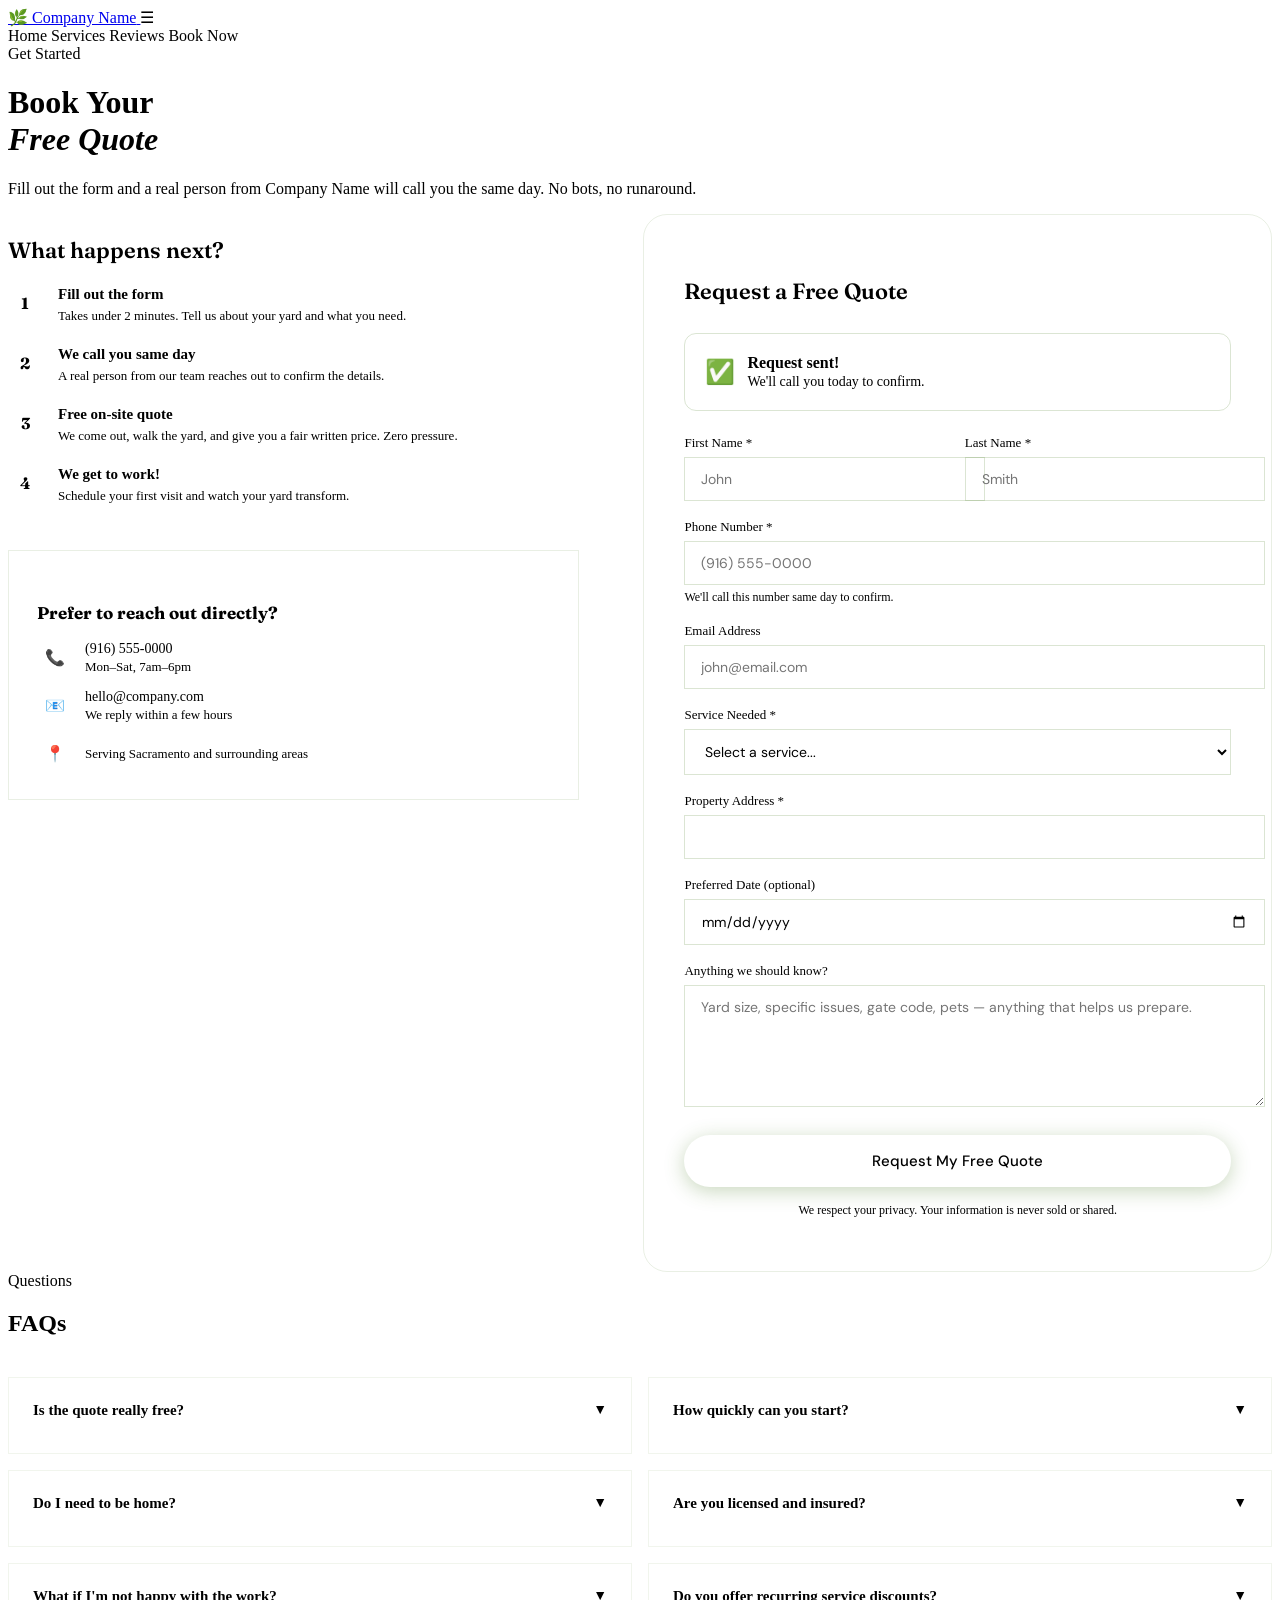
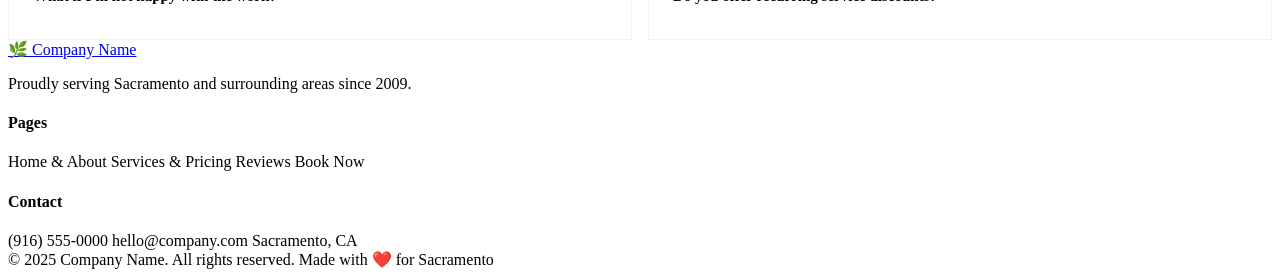
==== src/main/resources/templates/booking.html @ 2bfe9666 "completeed" ====
<!DOCTYPE html>
<html lang="en" xmlns:th="http://www.thymeleaf.org">
<head>
  <meta charset="UTF-8"/>
  <meta name="viewport" content="width=device-width, initial-scale=1.0"/>
  <title th:text="'Book Now – ' + ${company.name}">Book Now – Company Name</title>
  <link rel="preconnect" href="https://fonts.googleapis.com"/>
  <link rel="preconnect" href="https://fonts.gstatic.com" crossorigin/>
  <link href="https://fonts.googleapis.com/css2?family=Fraunces:ital,wght@0,400;0,600;0,700;1,400&family=DM+Sans:wght@400;500&display=swap" rel="stylesheet"/>
  <link rel="stylesheet" th:href="@{/style.css}"/>
  <style>
    /* ── BOOKING LAYOUT ── */
    #booking { background: var(--white); }
    .booking-grid { display: grid; grid-template-columns: 1fr 1.1fr; gap: 64px; align-items: start; }

    /* Left panel */
    .booking-info h3 {
      font-family: 'Fraunces', serif;
      font-size: 22px; font-weight: 600;
      color: var(--green-deep); margin-bottom: 22px;
    }
    .steps { display: flex; flex-direction: column; gap: 20px; margin-bottom: 44px; }
    .step { display: flex; gap: 16px; align-items: flex-start; }
    .step-num {
      width: 34px; height: 34px; flex-shrink: 0;
      background: var(--green-pale); border-radius: 50%;
      display: flex; align-items: center; justify-content: center;
      font-family: 'Fraunces', serif; font-size: 16px; font-weight: 700;
      color: var(--green-deep);
    }
    .step-body strong { display: block; font-size: 15px; color: var(--text); margin-bottom: 3px; }
    .step-body span { font-size: 13px; color: var(--text-soft); line-height: 1.55; }

    .contact-box {
      background: var(--cream); border-radius: var(--radius);
      padding: 28px; border: 1px solid rgba(74,124,36,0.12);
    }
    .contact-box h4 {
      font-family: 'Fraunces', serif; font-size: 17px;
      color: var(--green-deep); margin-bottom: 16px;
    }
    .contact-row { display: flex; gap: 12px; align-items: center; margin-bottom: 12px; }
    .contact-row:last-child { margin-bottom: 0; }
    .contact-icon {
      width: 36px; height: 36px; background: var(--green-pale);
      border-radius: 10px; display: flex; align-items: center;
      justify-content: center; font-size: 16px; flex-shrink: 0;
    }
    .contact-row a { font-size: 14px; color: var(--green-mid); text-decoration: none; font-weight: 500; }
    .contact-row a:hover { text-decoration: underline; }
    .contact-row span { font-size: 13px; color: var(--text-soft); }

    /* Right panel — form */
    .booking-form {
      background: var(--cream); border-radius: 24px;
      padding: 40px; border: 1px solid rgba(74,124,36,0.12);
      box-shadow: var(--shadow-sm);
    }
    .booking-form h3 {
      font-family: 'Fraunces', serif; font-size: 22px;
      font-weight: 600; color: var(--green-deep); margin-bottom: 28px;
    }
    .form-group { margin-bottom: 18px; }
    .form-row { display: grid; grid-template-columns: 1fr 1fr; gap: 14px; }
    label {
      display: block; font-size: 13px; font-weight: 500;
      color: var(--text-mid); margin-bottom: 6px;
    }
    input, select, textarea {
      width: 100%; padding: 12px 16px;
      border: 1.5px solid rgba(74,124,36,0.2);
      border-radius: var(--radius-sm);
      background: var(--white); font-family: 'DM Sans', sans-serif;
      font-size: 14px; color: var(--text);
      transition: border-color 0.2s, box-shadow 0.2s; outline: none;
    }
    input:focus, select:focus, textarea:focus {
      border-color: var(--green-mid);
      box-shadow: 0 0 0 3px rgba(74,124,36,0.1);
    }
    textarea { resize: vertical; min-height: 96px; }
    .form-note { font-size: 12px; color: var(--text-soft); margin-top: 5px; }
    .btn-submit {
      width: 100%; background: var(--green-mid); color: var(--white);
      border: none; cursor: pointer; padding: 16px;
      border-radius: 100px; font-family: 'DM Sans', sans-serif;
      font-size: 15px; font-weight: 500;
      transition: background 0.2s, transform 0.15s, box-shadow 0.2s;
      box-shadow: 0 4px 20px rgba(74,124,36,0.3); margin-top: 6px;
    }
    .btn-submit:hover { background: var(--green-deep); transform: translateY(-2px); box-shadow: 0 8px 28px rgba(74,124,36,0.4); }
    .btn-submit:disabled { background: var(--green-light); transform: none; box-shadow: none; cursor: default; }
    .privacy-note {
      text-align: center; font-size: 12px; color: var(--text-soft);
      margin-top: 14px; line-height: 1.5;
    }

    /* ── FAQ ── */
    #faq { background: var(--cream); }
    .faq-grid { display: grid; grid-template-columns: 1fr 1fr; gap: 16px; }
    .faq-item {
      background: var(--white); border-radius: var(--radius);
      padding: 24px; border: 1px solid rgba(74,124,36,0.08);
      cursor: pointer; transition: border-color 0.18s;
    }
    .faq-item:hover { border-color: rgba(74,124,36,0.2); }
    .faq-q {
      font-size: 15px; font-weight: 600; color: var(--green-deep);
      margin-bottom: 10px; display: flex; justify-content: space-between; align-items: center;
    }
    .faq-q .arrow { font-size: 14px; color: var(--text-soft); transition: transform 0.2s; }
    .faq-item.open .faq-q .arrow { transform: rotate(180deg); }
    .faq-a { font-size: 14px; color: var(--text-mid); line-height: 1.68; display: none; }
    .faq-item.open .faq-a { display: block; }

    @media (max-width: 768px) {
      .booking-grid { grid-template-columns: 1fr; }
      .faq-grid { grid-template-columns: 1fr; }
      .form-row { grid-template-columns: 1fr; }
    }
  </style>
</head>
<body>

<nav>
  <a href="index.html" class="nav-logo">
    <span class="leaf">🌿</span>
    <span th:text="${company.name}">Company Name</span>
  </a>
  <span class="nav-hamburger">☰</span>
  <div class="nav-links">
      <a th:href="@{/}">Home</a>
      <a th:href="@{/services}">Services</a>
      <a th:href="@{/reviews}">Reviews</a>
      <a th:href="@{/booking}" class="nav-cta">Book Now</a>
  </div>
</nav>

<!-- PAGE HERO -->
<div class="page-hero">
  <div class="section-tag">Get Started</div>
  <h1>Book Your<br/><em style="font-style:italic;color:var(--green-mid)">Free Quote</em></h1>
  <p th:text="'Fill out the form and a real person from ' + ${company.name} + ' will call you the same day. No bots, no runaround.'">
    Fill out the form and a real person from Company Name will call you the same day. No bots, no runaround.
  </p>
</div>

<!-- BOOKING FORM -->
<section id="booking">
  <div class="booking-grid">

    <!-- Left Info -->
    <div class="booking-info fade-in">
      <h3>What happens next?</h3>
      <div class="steps">
        <div class="step">
          <div class="step-num">1</div>
          <div class="step-body">
            <strong>Fill out the form</strong>
            <span>Takes under 2 minutes. Tell us about your yard and what you need.</span>
          </div>
        </div>
        <div class="step">
          <div class="step-num">2</div>
          <div class="step-body">
            <strong>We call you same day</strong>
            <span>A real person from our team reaches out to confirm the details.</span>
          </div>
        </div>
        <div class="step">
          <div class="step-num">3</div>
          <div class="step-body">
            <strong>Free on-site quote</strong>
            <span>We come out, walk the yard, and give you a fair written price. Zero pressure.</span>
          </div>
        </div>
        <div class="step">
          <div class="step-num">4</div>
          <div class="step-body">
            <strong>We get to work!</strong>
            <span>Schedule your first visit and watch your yard transform.</span>
          </div>
        </div>
      </div>

      <div class="contact-box">
        <h4>Prefer to reach out directly?</h4>
        <div class="contact-row">
          <div class="contact-icon">📞</div>
          <div>
            <a th:href="'tel:' + ${company.phone}" th:text="${company.phone}">(916) 555-0000</a>
            <div><span>Mon–Sat, 7am–6pm</span></div>
          </div>
        </div>
        <div class="contact-row">
          <div class="contact-icon">📧</div>
          <div>
            <a th:href="'mailto:' + ${company.email}" th:text="${company.email}">hello@company.com</a>
            <div><span>We reply within a few hours</span></div>
          </div>
        </div>
        <div class="contact-row">
          <div class="contact-icon">📍</div>
          <div>
            <span th:text="'Serving ' + ${company.city} + ' and surrounding areas'">Serving Sacramento and surrounding areas</span>
          </div>
        </div>
      </div>
    </div>

    <!-- Right Form -->
    <div class="booking-form fade-in">
          <h3>Request a Free Quote</h3>

          <!-- SUCCESS MESSAGE -->
          <div th:if="${submitted}" style="
    background: var(--green-pale); border: 1px solid rgba(74,124,36,0.2);
    border-radius: 12px; padding: 20px; margin-bottom: 24px;
    display: flex; align-items: center; gap: 12px;">
              <span style="font-size: 24px;">✅</span>
              <div>
                  <strong style="color: var(--green-deep); display: block;">Request sent!</strong>
                  <span style="font-size: 14px; color: var(--text-mid);">We'll call you today to confirm.</span>
              </div>
          </div>

          <form method="POST" th:action="@{/booking}" th:object="${bookingRequest}">
              <input type="hidden" th:name="${_csrf.parameterName}" th:value="${_csrf.token}"/>

              <div class="form-row">
                  <div class="form-group">
                      <label>First Name *</label>
                      <input type="text" placeholder="John" th:field="*{firstName}" required/>
                  </div>
                  <div class="form-group">
                      <label>Last Name *</label>
                      <input type="text" placeholder="Smith" th:field="*{lastName}" required/>
                  </div>
              </div>
              <div class="form-group">
                  <label>Phone Number *</label>
                  <input type="tel" placeholder="(916) 555-0000" th:field="*{phone}" required/>
                  <p class="form-note">We'll call this number same day to confirm.</p>
              </div>
              <div class="form-group">
                  <label>Email Address</label>
                  <input type="email" placeholder="john@email.com" th:field="*{email}"/>
              </div>
              <div class="form-group">
                  <label>Service Needed *</label>
                  <select th:field="*{service}" required>
                      <option value="">Select a service...</option>
                      <option value="mowing">Lawn Mowing</option>
                      <option value="trimming">Trimming &amp; Edging</option>
                      <option value="cleanup">Seasonal Cleanup</option>
                      <option value="irrigation">Irrigation Check</option>
                      <option value="fertilizing">Overseeding &amp; Fertilizing</option>
                      <option value="full">Full Yard Maintenance Plan</option>
                      <option value="addon">Add-On Service</option>
                      <option value="other">Not Sure — Just Quote Me</option>
                  </select>
              </div>
              <div class="form-group">
                  <label>Property Address *</label>
                  <input type="text"
                         th:placeholder="'123 Oak Street, ' + ${company.city} + ', CA'"
                         th:field="*{address}" required/>
              </div>
              <div class="form-group">
                  <label>Preferred Date (optional)</label>
                  <input type="date" th:field="*{preferredDate}"/>
              </div>
              <div class="form-group">
                  <label>Anything we should know?</label>
                  <textarea th:field="*{notes}"
                            placeholder="Yard size, specific issues, gate code, pets — anything that helps us prepare."></textarea>
              </div>
              <button type="submit" class="btn-submit">
                  Request My Free Quote
              </button>
              <p class="privacy-note">We respect your privacy. Your information is never sold or shared.</p>
          </form>
      </div>
  </div>
</section>

<!-- FAQ -->
<section id="faq">
  <div class="fade-in" style="margin-bottom:40px">
    <div class="section-tag">Questions</div>
    <h2 class="section-title">FAQs</h2>
  </div>
  <div class="faq-grid">
    <div class="faq-item fade-in" onclick="toggleFaq(this)">
      <div class="faq-q">Is the quote really free? <span class="arrow">▼</span></div>
      <div class="faq-a">100% free, no strings attached. We come out, assess your yard, and give you a written price. You decide if you want to move forward — zero pressure.</div>
    </div>
    <div class="faq-item fade-in" onclick="toggleFaq(this)">
      <div class="faq-q">How quickly can you start? <span class="arrow">▼</span></div>
      <div class="faq-a" th:utext="'We typically schedule the on-site quote within 1–2 business days. Once you approve the quote, first service is usually booked within the week — sometimes sooner depending on availability in ' + ${company.city} + '.'">We typically schedule the on-site quote within 1–2 business days. Once you approve, first service is usually within the week.</div>
    </div>
    <div class="faq-item fade-in" onclick="toggleFaq(this)">
      <div class="faq-q">Do I need to be home? <span class="arrow">▼</span></div>
      <div class="faq-a">Nope! As long as we have access to the yard, we can take care of everything while you're at work or running errands. We'll send a text when we arrive and when we're done.</div>
    </div>
    <div class="faq-item fade-in" onclick="toggleFaq(this)">
      <div class="faq-q">Are you licensed and insured? <span class="arrow">▼</span></div>
      <div class="faq-a" th:utext="'Yes — fully licensed and insured in the state of California. ' + ${company.name} + ' carries full liability coverage on every job, so you\'re protected no matter what.'">Yes — fully licensed and insured in the state of California. We carry full liability coverage on every job.</div>
    </div>
    <div class="faq-item fade-in" onclick="toggleFaq(this)">
      <div class="faq-q">What if I'm not happy with the work? <span class="arrow">▼</span></div>
      <div class="faq-a">We stand behind every job. If you're not satisfied, call us within 24 hours and we'll come back out to make it right — free of charge. Your satisfaction is the whole point.</div>
    </div>
    <div class="faq-item fade-in" onclick="toggleFaq(this)">
      <div class="faq-q">Do you offer recurring service discounts? <span class="arrow">▼</span></div>
      <div class="faq-a">Yes! Our monthly plans offer the best value — you get priority scheduling, consistent service, and savings compared to booking individual visits. Ask about our Standard and Premium plans when we call.</div>
    </div>
  </div>
</section>

<footer>
  <div class="footer-top">
    <div class="footer-brand">
      <a href="index.html" class="nav-logo">
        <span class="leaf">🌿</span>
        <span th:text="${company.name}">Company Name</span>
      </a>
      <p th:text="'Proudly serving ' + ${company.city} + ' and surrounding areas since ' + ${company.foundedYear} + '.'">
        Proudly serving Sacramento and surrounding areas since 2009.
      </p>
    </div>
    <div class="footer-col">
      <h4>Pages</h4>
        <a th:href="@{/}">Home &amp; About</a>
        <a th:href="@{/services}">Services &amp; Pricing</a>
        <a th:href="@{/reviews}">Reviews</a>
        <a th:href="@{/booking}">Book Now</a>
    </div>
    <div class="footer-col">
      <h4>Contact</h4>
      <a th:href="'tel:' + ${company.phone}" th:text="${company.phone}">(916) 555-0000</a>
      <a th:href="'mailto:' + ${company.email}" th:text="${company.email}">hello@company.com</a>
      <a th:text="${company.city} + ', CA'">Sacramento, CA</a>
    </div>
  </div>
  <div class="footer-bottom">
    <span th:text="'© 2025 ' + ${company.name} + '. All rights reserved.'">© 2025 Company Name. All rights reserved.</span>
    <span th:text="'Made with ❤️ for ' + ${company.city}">Made with ❤️ for Sacramento</span>
  </div>
</footer>

<script th:src="@{/main.js}"></script>
<script>
  function toggleFaq(el) {
    el.classList.toggle('open');
  }
</script>
</body>
</html>
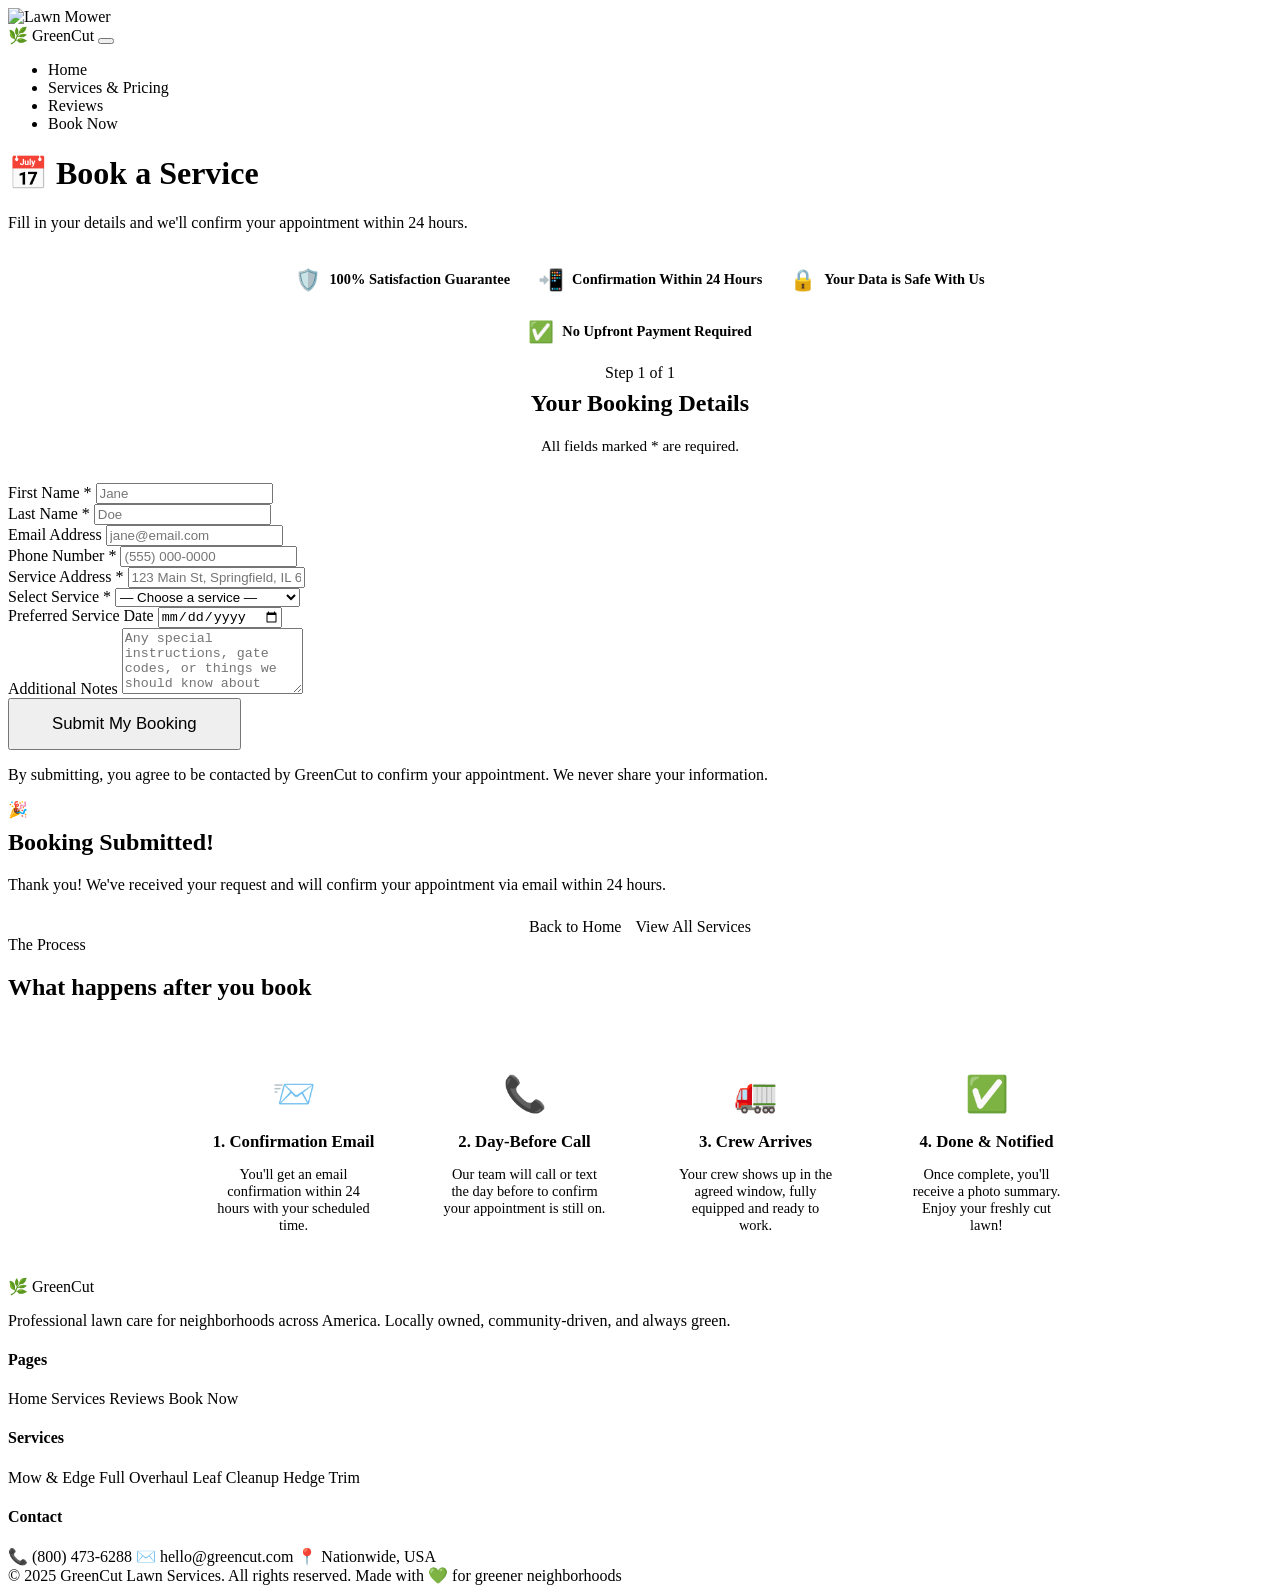
==== commit d7c6adc4: "new frontend with the lawn mover scroller" ====
--- a/src/main/resources/templates/booking.html
+++ b/src/main/resources/templates/booking.html
@@ -3,357 +3,226 @@
 <head>
   <meta charset="UTF-8"/>
   <meta name="viewport" content="width=device-width, initial-scale=1.0"/>
-  <title th:text="'Book Now – ' + ${company.name}">Book Now – Company Name</title>
-  <link rel="preconnect" href="https://fonts.googleapis.com"/>
-  <link rel="preconnect" href="https://fonts.gstatic.com" crossorigin/>
-  <link href="https://fonts.googleapis.com/css2?family=Fraunces:ital,wght@0,400;0,600;0,700;1,400&family=DM+Sans:wght@400;500&display=swap" rel="stylesheet"/>
+  <title th:text="${company.name} + ' — Book a Service'">GreenCut — Book a Service</title>
   <link rel="stylesheet" th:href="@{/style.css}"/>
-  <style>
-    /* ── BOOKING LAYOUT ── */
-    #booking { background: var(--white); }
-    .booking-grid { display: grid; grid-template-columns: 1fr 1.1fr; gap: 64px; align-items: start; }
-
-    /* Left panel */
-    .booking-info h3 {
-      font-family: 'Fraunces', serif;
-      font-size: 22px; font-weight: 600;
-      color: var(--green-deep); margin-bottom: 22px;
-    }
-    .steps { display: flex; flex-direction: column; gap: 20px; margin-bottom: 44px; }
-    .step { display: flex; gap: 16px; align-items: flex-start; }
-    .step-num {
-      width: 34px; height: 34px; flex-shrink: 0;
-      background: var(--green-pale); border-radius: 50%;
-      display: flex; align-items: center; justify-content: center;
-      font-family: 'Fraunces', serif; font-size: 16px; font-weight: 700;
-      color: var(--green-deep);
-    }
-    .step-body strong { display: block; font-size: 15px; color: var(--text); margin-bottom: 3px; }
-    .step-body span { font-size: 13px; color: var(--text-soft); line-height: 1.55; }
-
-    .contact-box {
-      background: var(--cream); border-radius: var(--radius);
-      padding: 28px; border: 1px solid rgba(74,124,36,0.12);
-    }
-    .contact-box h4 {
-      font-family: 'Fraunces', serif; font-size: 17px;
-      color: var(--green-deep); margin-bottom: 16px;
-    }
-    .contact-row { display: flex; gap: 12px; align-items: center; margin-bottom: 12px; }
-    .contact-row:last-child { margin-bottom: 0; }
-    .contact-icon {
-      width: 36px; height: 36px; background: var(--green-pale);
-      border-radius: 10px; display: flex; align-items: center;
-      justify-content: center; font-size: 16px; flex-shrink: 0;
-    }
-    .contact-row a { font-size: 14px; color: var(--green-mid); text-decoration: none; font-weight: 500; }
-    .contact-row a:hover { text-decoration: underline; }
-    .contact-row span { font-size: 13px; color: var(--text-soft); }
-
-    /* Right panel — form */
-    .booking-form {
-      background: var(--cream); border-radius: 24px;
-      padding: 40px; border: 1px solid rgba(74,124,36,0.12);
-      box-shadow: var(--shadow-sm);
-    }
-    .booking-form h3 {
-      font-family: 'Fraunces', serif; font-size: 22px;
-      font-weight: 600; color: var(--green-deep); margin-bottom: 28px;
-    }
-    .form-group { margin-bottom: 18px; }
-    .form-row { display: grid; grid-template-columns: 1fr 1fr; gap: 14px; }
-    label {
-      display: block; font-size: 13px; font-weight: 500;
-      color: var(--text-mid); margin-bottom: 6px;
-    }
-    input, select, textarea {
-      width: 100%; padding: 12px 16px;
-      border: 1.5px solid rgba(74,124,36,0.2);
-      border-radius: var(--radius-sm);
-      background: var(--white); font-family: 'DM Sans', sans-serif;
-      font-size: 14px; color: var(--text);
-      transition: border-color 0.2s, box-shadow 0.2s; outline: none;
-    }
-    input:focus, select:focus, textarea:focus {
-      border-color: var(--green-mid);
-      box-shadow: 0 0 0 3px rgba(74,124,36,0.1);
-    }
-    textarea { resize: vertical; min-height: 96px; }
-    .form-note { font-size: 12px; color: var(--text-soft); margin-top: 5px; }
-    .btn-submit {
-      width: 100%; background: var(--green-mid); color: var(--white);
-      border: none; cursor: pointer; padding: 16px;
-      border-radius: 100px; font-family: 'DM Sans', sans-serif;
-      font-size: 15px; font-weight: 500;
-      transition: background 0.2s, transform 0.15s, box-shadow 0.2s;
-      box-shadow: 0 4px 20px rgba(74,124,36,0.3); margin-top: 6px;
-    }
-    .btn-submit:hover { background: var(--green-deep); transform: translateY(-2px); box-shadow: 0 8px 28px rgba(74,124,36,0.4); }
-    .btn-submit:disabled { background: var(--green-light); transform: none; box-shadow: none; cursor: default; }
-    .privacy-note {
-      text-align: center; font-size: 12px; color: var(--text-soft);
-      margin-top: 14px; line-height: 1.5;
-    }
-
-    /* ── FAQ ── */
-    #faq { background: var(--cream); }
-    .faq-grid { display: grid; grid-template-columns: 1fr 1fr; gap: 16px; }
-    .faq-item {
-      background: var(--white); border-radius: var(--radius);
-      padding: 24px; border: 1px solid rgba(74,124,36,0.08);
-      cursor: pointer; transition: border-color 0.18s;
-    }
-    .faq-item:hover { border-color: rgba(74,124,36,0.2); }
-    .faq-q {
-      font-size: 15px; font-weight: 600; color: var(--green-deep);
-      margin-bottom: 10px; display: flex; justify-content: space-between; align-items: center;
-    }
-    .faq-q .arrow { font-size: 14px; color: var(--text-soft); transition: transform 0.2s; }
-    .faq-item.open .faq-q .arrow { transform: rotate(180deg); }
-    .faq-a { font-size: 14px; color: var(--text-mid); line-height: 1.68; display: none; }
-    .faq-item.open .faq-a { display: block; }
-
-    @media (max-width: 768px) {
-      .booking-grid { grid-template-columns: 1fr; }
-      .faq-grid { grid-template-columns: 1fr; }
-      .form-row { grid-template-columns: 1fr; }
-    }
-  </style>
 </head>
 <body>
 
-<nav>
-  <a href="index.html" class="nav-logo">
-    <span class="leaf">🌿</span>
-    <span th:text="${company.name}">Company Name</span>
-  </a>
-  <span class="nav-hamburger">☰</span>
-  <div class="nav-links">
+<div id="gc-toast" class="toast"></div>
+
+<!-- SIDEBAR MOWER -->
+<div id="sidebar-mower">
+  <img th:src="@{/lawnmover.png}" alt="Lawn Mower">
+  <div id="mower-trail"></div>
+</div>
+
+<!-- NAVBAR -->
+<nav id="navbar">
+  <div class="nav-inner">
+    <a class="nav-logo" th:href="@{/}"><span class="logo-leaf">🌿</span> <span th:text="${company.name}">GreenCut</span></a>
+    <button class="hamburger" aria-label="Menu"><span></span><span></span><span></span></button>
+    <ul class="nav-links">
+      <li><a th:href="@{/}">Home</a></li>
+      <li><a th:href="@{/services}">Services & Pricing</a></li>
+      <li><a th:href="@{/reviews}">Reviews</a></li>
+      <li><a th:href="@{/booking}" class="nav-cta active">Book Now</a></li>
+    </ul>
+  </div>
+</nav>
+
+<!-- PAGE HEADER -->
+<div class="page-header">
+  <h1>📅 Book a Service</h1>
+  <p>Fill in your details and we'll confirm your appointment within 24 hours.</p>
+</div>
+
+<!-- TRUST STRIP -->
+<div style="background:var(--green-pale);padding:20px 28px">
+  <div style="max-width:900px;margin:0 auto;display:flex;flex-wrap:wrap;justify-content:center;gap:28px;text-align:center">
+    <div style="display:flex;align-items:center;gap:8px;font-size:.9rem;font-weight:600;color:var(--green-dark)">
+      <span style="font-size:1.3rem">🛡️</span> 100% Satisfaction Guarantee
+    </div>
+    <div style="display:flex;align-items:center;gap:8px;font-size:.9rem;font-weight:600;color:var(--green-dark)">
+      <span style="font-size:1.3rem">📲</span> Confirmation Within 24 Hours
+    </div>
+    <div style="display:flex;align-items:center;gap:8px;font-size:.9rem;font-weight:600;color:var(--green-dark)">
+      <span style="font-size:1.3rem">🔒</span> Your Data is Safe With Us
+    </div>
+    <div style="display:flex;align-items:center;gap:8px;font-size:.9rem;font-weight:600;color:var(--green-dark)">
+      <span style="font-size:1.3rem">✅</span> No Upfront Payment Required
+    </div>
+  </div>
+</div>
+
+<!-- BOOKING FORM -->
+<div class="form-section-bg">
+  <div class="form-container">
+
+    <!-- FORM (hidden once submitted) -->
+    <div id="form-wrap" th:unless="${submitted}">
+      <div class="form-card">
+        <div style="text-align:center;margin-bottom:28px">
+          <span class="section-tag">Step 1 of 1</span>
+          <h2 class="section-heading" style="margin-top:8px">Your Booking Details</h2>
+          <p style="color:var(--text-light);font-size:.95rem;margin-top:6px">All fields marked <span style="color:var(--red-mower)">*</span> are required.</p>
+        </div>
+
+        <form method="POST" th:action="@{/booking}" th:object="${bookingRequest}">
+          <input type="hidden" th:name="${_csrf.parameterName}" th:value="${_csrf.token}"/>
+
+          <div class="form-grid">
+
+            <div class="form-group">
+              <label for="firstName">First Name <span style="color:var(--red-mower)">*</span></label>
+              <input type="text" placeholder="Jane" th:field="*{firstName}" required>
+            </div>
+
+            <div class="form-group">
+              <label for="lastName">Last Name <span style="color:var(--red-mower)">*</span></label>
+              <input type="text" placeholder="Doe" th:field="*{lastName}" required>
+            </div>
+
+            <div class="form-group">
+              <label for="email">Email Address</label>
+              <input type="email" placeholder="jane@email.com" th:field="*{email}">
+            </div>
+
+            <div class="form-group">
+              <label for="phone">Phone Number <span style="color:var(--red-mower)">*</span></label>
+              <input type="tel" placeholder="(555) 000-0000" th:field="*{phone}" required>
+            </div>
+
+            <div class="form-group full">
+              <label for="address">Service Address <span style="color:var(--red-mower)">*</span></label>
+              <input type="text" placeholder="123 Main St, Springfield, IL 62701" th:field="*{address}" required>
+            </div>
+
+            <div class="form-group">
+              <label for="service">Select Service <span style="color:var(--red-mower)">*</span></label>
+              <select th:field="*{service}" required>
+                <option value="" disabled selected>— Choose a service —</option>
+                <option value="mowing">Lawn Mowing</option>
+                <option value="trimming">Trimming &amp; Edging</option>
+                <option value="cleanup">Seasonal Cleanup</option>
+                <option value="irrigation">Irrigation Check</option>
+                <option value="fertilizing">Overseeding &amp; Fertilizing</option>
+                <option value="full">Full Yard Maintenance Plan</option>
+                <option value="addon">Add-On Service</option>
+                <option value="other">Not Sure — Just Quote Me</option>
+              </select>
+            </div>
+
+            <div class="form-group">
+              <label for="preferredDate">Preferred Service Date</label>
+              <input type="date" th:field="*{preferredDate}">
+            </div>
+
+            <div class="form-group full">
+              <label for="notes">Additional Notes</label>
+              <textarea th:field="*{notes}" rows="4" placeholder="Any special instructions, gate codes, or things we should know about your yard…"></textarea>
+            </div>
+
+          </div>
+
+          <div class="form-submit">
+            <button type="submit" class="btn btn-primary" style="font-size:1.05rem;padding:14px 42px">
+                Submit My Booking
+            </button>
+          </div>
+          <p class="form-note">By submitting, you agree to be contacted by <span th:text="${company.name}">GreenCut</span> to confirm your appointment. We never share your information.</p>
+        </form>
+      </div>
+    </div>
+
+    <!-- SUCCESS STATE -->
+    <div id="success-msg" class="success-msg" th:class="${submitted} ? 'success-msg show' : 'success-msg'">
+      <div class="big-check">🎉</div>
+      <h2 style="color:var(--green-dark);margin-top:10px">Booking Submitted!</h2>
+      <p>Thank you! We've received your request and will confirm your appointment via email within 24 hours.</p>
+      <div style="margin-top:24px;display:flex;gap:14px;justify-content:center;flex-wrap:wrap">
+        <a th:href="@{/}" class="btn btn-green">Back to Home</a>
+        <a th:href="@{/services}" class="btn btn-outline" style="color:var(--green-dark);border-color:var(--green-main)">View All Services</a>
+      </div>
+    </div>
+
+  </div>
+</div>
+
+<!-- WHAT HAPPENS NEXT -->
+<div class="section centered">
+  <span class="section-tag">The Process</span>
+  <h2 class="section-heading">What happens after you book</h2>
+  <div style="display:grid;grid-template-columns:repeat(auto-fit,minmax(200px,1fr));gap:24px;margin-top:44px;max-width:900px;margin-left:auto;margin-right:auto">
+    <div style="background:var(--white);border-radius:var(--radius);box-shadow:var(--shadow);padding:28px 22px;text-align:center">
+      <div style="font-size:2.2rem;margin-bottom:12px">📨</div>
+      <h3 style="font-size:1.05rem;margin-bottom:8px">1. Confirmation Email</h3>
+      <p style="color:var(--text-light);font-size:.9rem">You'll get an email confirmation within 24 hours with your scheduled time.</p>
+    </div>
+    <div style="background:var(--white);border-radius:var(--radius);box-shadow:var(--shadow);padding:28px 22px;text-align:center">
+      <div style="font-size:2.2rem;margin-bottom:12px">📞</div>
+      <h3 style="font-size:1.05rem;margin-bottom:8px">2. Day-Before Call</h3>
+      <p style="color:var(--text-light);font-size:.9rem">Our team will call or text the day before to confirm your appointment is still on.</p>
+    </div>
+    <div style="background:var(--white);border-radius:var(--radius);box-shadow:var(--shadow);padding:28px 22px;text-align:center">
+      <div style="font-size:2.2rem;margin-bottom:12px">🚛</div>
+      <h3 style="font-size:1.05rem;margin-bottom:8px">3. Crew Arrives</h3>
+      <p style="color:var(--text-light);font-size:.9rem">Your crew shows up in the agreed window, fully equipped and ready to work.</p>
+    </div>
+    <div style="background:var(--white);border-radius:var(--radius);box-shadow:var(--shadow);padding:28px 22px;text-align:center">
+      <div style="font-size:2.2rem;margin-bottom:12px">✅</div>
+      <h3 style="font-size:1.05rem;margin-bottom:8px">4. Done & Notified</h3>
+      <p style="color:var(--text-light);font-size:.9rem">Once complete, you'll receive a photo summary. Enjoy your freshly cut lawn!</p>
+    </div>
+  </div>
+</div>
+
+<!-- FOOTER -->
+<footer>
+  <div class="footer-inner">
+    <div class="footer-brand">
+      <div class="logo">🌿 <span th:text="${company.name}">GreenCut</span></div>
+      <p th:text="'Professional lawn care for ' + ${company.city} + ' and surrounding areas. Locally owned, community-driven, and always green.'">
+        Professional lawn care for neighborhoods across America. Locally owned, community-driven, and always green.
+      </p>
+    </div>
+    <div class="footer-col">
+      <h4>Pages</h4>
       <a th:href="@{/}">Home</a>
       <a th:href="@{/services}">Services</a>
       <a th:href="@{/reviews}">Reviews</a>
-      <a th:href="@{/booking}" class="nav-cta">Book Now</a>
-  </div>
-</nav>
-
-<!-- PAGE HERO -->
-<div class="page-hero">
-  <div class="section-tag">Get Started</div>
-  <h1>Book Your<br/><em style="font-style:italic;color:var(--green-mid)">Free Quote</em></h1>
-  <p th:text="'Fill out the form and a real person from ' + ${company.name} + ' will call you the same day. No bots, no runaround.'">
-    Fill out the form and a real person from Company Name will call you the same day. No bots, no runaround.
-  </p>
-</div>
-
-<!-- BOOKING FORM -->
-<section id="booking">
-  <div class="booking-grid">
-
-    <!-- Left Info -->
-    <div class="booking-info fade-in">
-      <h3>What happens next?</h3>
-      <div class="steps">
-        <div class="step">
-          <div class="step-num">1</div>
-          <div class="step-body">
-            <strong>Fill out the form</strong>
-            <span>Takes under 2 minutes. Tell us about your yard and what you need.</span>
-          </div>
-        </div>
-        <div class="step">
-          <div class="step-num">2</div>
-          <div class="step-body">
-            <strong>We call you same day</strong>
-            <span>A real person from our team reaches out to confirm the details.</span>
-          </div>
-        </div>
-        <div class="step">
-          <div class="step-num">3</div>
-          <div class="step-body">
-            <strong>Free on-site quote</strong>
-            <span>We come out, walk the yard, and give you a fair written price. Zero pressure.</span>
-          </div>
-        </div>
-        <div class="step">
-          <div class="step-num">4</div>
-          <div class="step-body">
-            <strong>We get to work!</strong>
-            <span>Schedule your first visit and watch your yard transform.</span>
-          </div>
-        </div>
-      </div>
-
-      <div class="contact-box">
-        <h4>Prefer to reach out directly?</h4>
-        <div class="contact-row">
-          <div class="contact-icon">📞</div>
-          <div>
-            <a th:href="'tel:' + ${company.phone}" th:text="${company.phone}">(916) 555-0000</a>
-            <div><span>Mon–Sat, 7am–6pm</span></div>
-          </div>
-        </div>
-        <div class="contact-row">
-          <div class="contact-icon">📧</div>
-          <div>
-            <a th:href="'mailto:' + ${company.email}" th:text="${company.email}">hello@company.com</a>
-            <div><span>We reply within a few hours</span></div>
-          </div>
-        </div>
-        <div class="contact-row">
-          <div class="contact-icon">📍</div>
-          <div>
-            <span th:text="'Serving ' + ${company.city} + ' and surrounding areas'">Serving Sacramento and surrounding areas</span>
-          </div>
-        </div>
-      </div>
-    </div>
-
-    <!-- Right Form -->
-    <div class="booking-form fade-in">
-          <h3>Request a Free Quote</h3>
-
-          <!-- SUCCESS MESSAGE -->
-          <div th:if="${submitted}" style="
-    background: var(--green-pale); border: 1px solid rgba(74,124,36,0.2);
-    border-radius: 12px; padding: 20px; margin-bottom: 24px;
-    display: flex; align-items: center; gap: 12px;">
-              <span style="font-size: 24px;">✅</span>
-              <div>
-                  <strong style="color: var(--green-deep); display: block;">Request sent!</strong>
-                  <span style="font-size: 14px; color: var(--text-mid);">We'll call you today to confirm.</span>
-              </div>
-          </div>
-
-          <form method="POST" th:action="@{/booking}" th:object="${bookingRequest}">
-              <input type="hidden" th:name="${_csrf.parameterName}" th:value="${_csrf.token}"/>
-
-              <div class="form-row">
-                  <div class="form-group">
-                      <label>First Name *</label>
-                      <input type="text" placeholder="John" th:field="*{firstName}" required/>
-                  </div>
-                  <div class="form-group">
-                      <label>Last Name *</label>
-                      <input type="text" placeholder="Smith" th:field="*{lastName}" required/>
-                  </div>
-              </div>
-              <div class="form-group">
-                  <label>Phone Number *</label>
-                  <input type="tel" placeholder="(916) 555-0000" th:field="*{phone}" required/>
-                  <p class="form-note">We'll call this number same day to confirm.</p>
-              </div>
-              <div class="form-group">
-                  <label>Email Address</label>
-                  <input type="email" placeholder="john@email.com" th:field="*{email}"/>
-              </div>
-              <div class="form-group">
-                  <label>Service Needed *</label>
-                  <select th:field="*{service}" required>
-                      <option value="">Select a service...</option>
-                      <option value="mowing">Lawn Mowing</option>
-                      <option value="trimming">Trimming &amp; Edging</option>
-                      <option value="cleanup">Seasonal Cleanup</option>
-                      <option value="irrigation">Irrigation Check</option>
-                      <option value="fertilizing">Overseeding &amp; Fertilizing</option>
-                      <option value="full">Full Yard Maintenance Plan</option>
-                      <option value="addon">Add-On Service</option>
-                      <option value="other">Not Sure — Just Quote Me</option>
-                  </select>
-              </div>
-              <div class="form-group">
-                  <label>Property Address *</label>
-                  <input type="text"
-                         th:placeholder="'123 Oak Street, ' + ${company.city} + ', CA'"
-                         th:field="*{address}" required/>
-              </div>
-              <div class="form-group">
-                  <label>Preferred Date (optional)</label>
-                  <input type="date" th:field="*{preferredDate}"/>
-              </div>
-              <div class="form-group">
-                  <label>Anything we should know?</label>
-                  <textarea th:field="*{notes}"
-                            placeholder="Yard size, specific issues, gate code, pets — anything that helps us prepare."></textarea>
-              </div>
-              <button type="submit" class="btn-submit">
-                  Request My Free Quote
-              </button>
-              <p class="privacy-note">We respect your privacy. Your information is never sold or shared.</p>
-          </form>
-      </div>
-  </div>
-</section>
-
-<!-- FAQ -->
-<section id="faq">
-  <div class="fade-in" style="margin-bottom:40px">
-    <div class="section-tag">Questions</div>
-    <h2 class="section-title">FAQs</h2>
-  </div>
-  <div class="faq-grid">
-    <div class="faq-item fade-in" onclick="toggleFaq(this)">
-      <div class="faq-q">Is the quote really free? <span class="arrow">▼</span></div>
-      <div class="faq-a">100% free, no strings attached. We come out, assess your yard, and give you a written price. You decide if you want to move forward — zero pressure.</div>
-    </div>
-    <div class="faq-item fade-in" onclick="toggleFaq(this)">
-      <div class="faq-q">How quickly can you start? <span class="arrow">▼</span></div>
-      <div class="faq-a" th:utext="'We typically schedule the on-site quote within 1–2 business days. Once you approve the quote, first service is usually booked within the week — sometimes sooner depending on availability in ' + ${company.city} + '.'">We typically schedule the on-site quote within 1–2 business days. Once you approve, first service is usually within the week.</div>
-    </div>
-    <div class="faq-item fade-in" onclick="toggleFaq(this)">
-      <div class="faq-q">Do I need to be home? <span class="arrow">▼</span></div>
-      <div class="faq-a">Nope! As long as we have access to the yard, we can take care of everything while you're at work or running errands. We'll send a text when we arrive and when we're done.</div>
-    </div>
-    <div class="faq-item fade-in" onclick="toggleFaq(this)">
-      <div class="faq-q">Are you licensed and insured? <span class="arrow">▼</span></div>
-      <div class="faq-a" th:utext="'Yes — fully licensed and insured in the state of California. ' + ${company.name} + ' carries full liability coverage on every job, so you\'re protected no matter what.'">Yes — fully licensed and insured in the state of California. We carry full liability coverage on every job.</div>
-    </div>
-    <div class="faq-item fade-in" onclick="toggleFaq(this)">
-      <div class="faq-q">What if I'm not happy with the work? <span class="arrow">▼</span></div>
-      <div class="faq-a">We stand behind every job. If you're not satisfied, call us within 24 hours and we'll come back out to make it right — free of charge. Your satisfaction is the whole point.</div>
-    </div>
-    <div class="faq-item fade-in" onclick="toggleFaq(this)">
-      <div class="faq-q">Do you offer recurring service discounts? <span class="arrow">▼</span></div>
-      <div class="faq-a">Yes! Our monthly plans offer the best value — you get priority scheduling, consistent service, and savings compared to booking individual visits. Ask about our Standard and Premium plans when we call.</div>
-    </div>
-  </div>
-</section>
-
-<footer>
-  <div class="footer-top">
-    <div class="footer-brand">
-      <a href="index.html" class="nav-logo">
-        <span class="leaf">🌿</span>
-        <span th:text="${company.name}">Company Name</span>
-      </a>
-      <p th:text="'Proudly serving ' + ${company.city} + ' and surrounding areas since ' + ${company.foundedYear} + '.'">
-        Proudly serving Sacramento and surrounding areas since 2009.
-      </p>
+      <a th:href="@{/booking}">Book Now</a>
     </div>
     <div class="footer-col">
-      <h4>Pages</h4>
-        <a th:href="@{/}">Home &amp; About</a>
-        <a th:href="@{/services}">Services &amp; Pricing</a>
-        <a th:href="@{/reviews}">Reviews</a>
-        <a th:href="@{/booking}">Book Now</a>
+      <h4>Services</h4>
+      <a th:href="@{/services}">Mow & Edge</a>
+      <a th:href="@{/services}">Full Overhaul</a>
+      <a th:href="@{/services}">Leaf Cleanup</a>
+      <a th:href="@{/services}">Hedge Trim</a>
     </div>
     <div class="footer-col">
       <h4>Contact</h4>
-      <a th:href="'tel:' + ${company.phone}" th:text="${company.phone}">(916) 555-0000</a>
-      <a th:href="'mailto:' + ${company.email}" th:text="${company.email}">hello@company.com</a>
-      <a th:text="${company.city} + ', CA'">Sacramento, CA</a>
+      <a th:href="'tel:' + ${company.phone}" th:text="'📞 ' + ${company.phone}">📞 (800) 473-6288</a>
+      <a th:href="'mailto:' + ${company.email}" th:text="'✉️ ' + ${company.email}">✉️ hello@greencut.com</a>
+      <a th:text="'📍 ' + ${company.city}">📍 Nationwide, USA</a>
     </div>
   </div>
   <div class="footer-bottom">
-    <span th:text="'© 2025 ' + ${company.name} + '. All rights reserved.'">© 2025 Company Name. All rights reserved.</span>
-    <span th:text="'Made with ❤️ for ' + ${company.city}">Made with ❤️ for Sacramento</span>
+    <span th:text="'© 2025 ' + ${company.name} + '. All rights reserved.'">© 2025 GreenCut Lawn Services. All rights reserved.</span>
+    <span th:text="'Made with 💚 for ' + ${company.city}">Made with 💚 for greener neighborhoods</span>
   </div>
 </footer>
 
 <script th:src="@{/main.js}"></script>
 <script>
-  function toggleFaq(el) {
-    el.classList.toggle('open');
-  }
+  // Set min date to today
+  document.addEventListener('DOMContentLoaded', () => {
+    const dateInput = document.getElementById('preferredDate');
+    if (dateInput) {
+      const today = new Date().toISOString().split('T')[0];
+      dateInput.min = today;
+    }
+  });
 </script>
+<div id="gc-success-flag" th:if="${submitted}" data-message="🌿 Booking submitted! We'll confirm within 24 hrs." style="display:none"></div>
 </body>
 </html>
